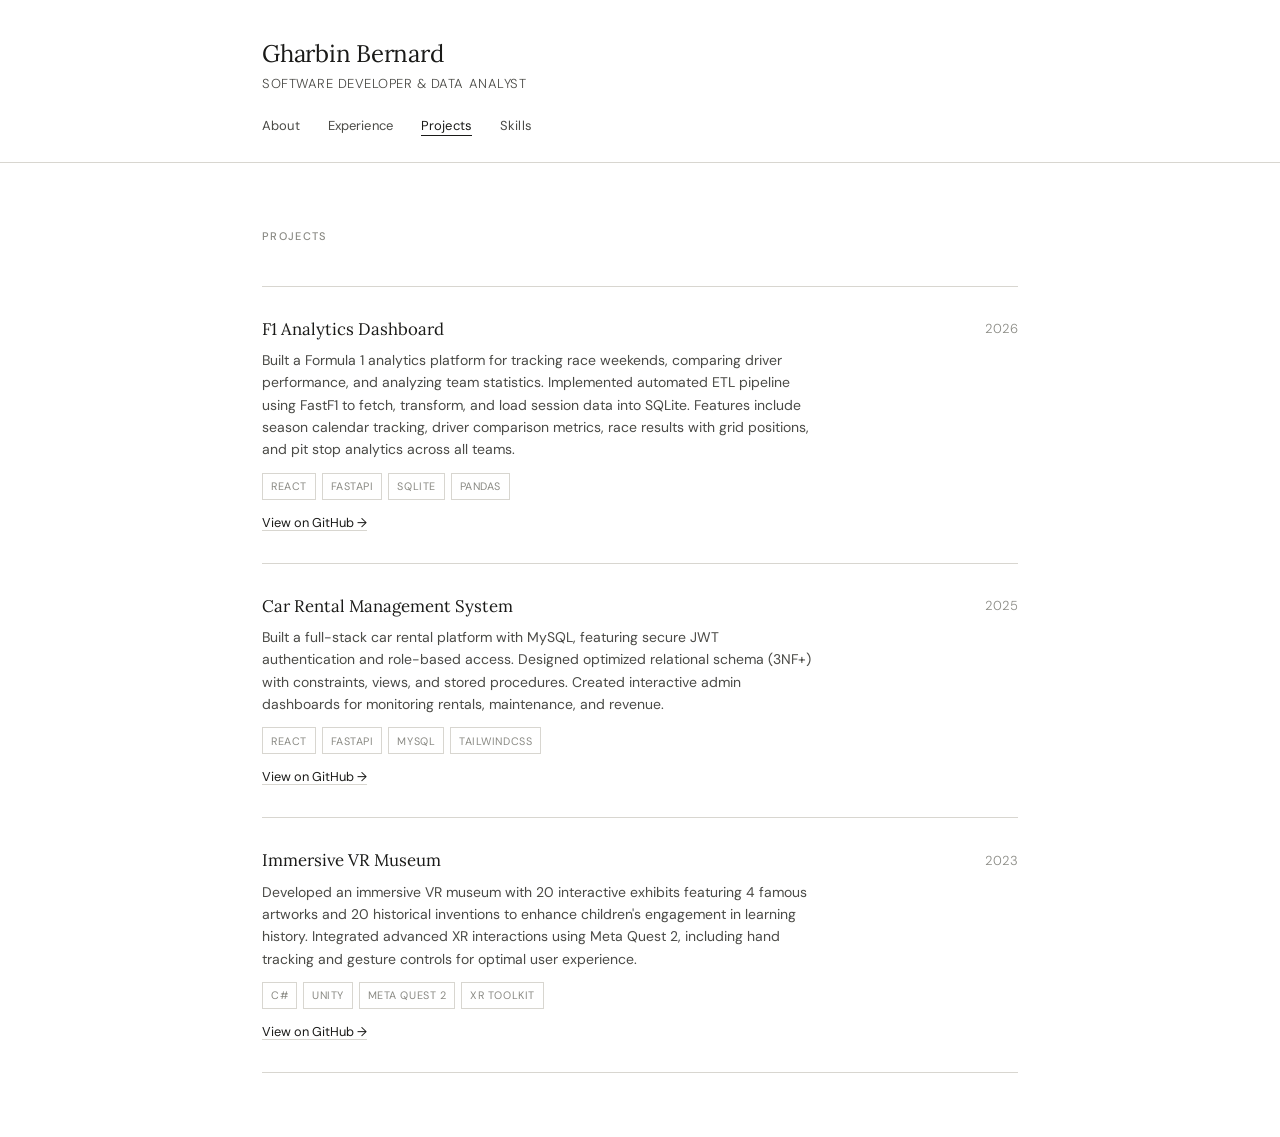
==== projects.html @ 421de3a7 "Redesign portfolio with new minimal template" ====
<!DOCTYPE html>
<html lang="en">
<head>
<meta charset="UTF-8">
<meta name="viewport" content="width=device-width, initial-scale=1.0">
<title>Projects — Gharbin Bernard</title>
<link href="https://fonts.googleapis.com/css2?family=Lora:ital,wght@0,400;0,500;1,400&family=DM+Sans:wght@300;400;500&display=swap" rel="stylesheet">
<link rel="stylesheet" href="styles.css">
</head>
<body>

<header class="site-header">
  <div class="site-header-inner">
    <div>
      <div class="site-title">Gharbin Bernard</div>
      <div class="site-subtitle">Software Developer &amp; Data Analyst</div>
    </div>
    <nav>
      <ul class="site-nav">
        <li><a href="index.html">About</a></li>
        <li><a href="experience.html">Experience</a></li>
        <li><a href="projects.html" class="active">Projects</a></li>
        <li><a href="skills.html">Skills</a></li>
      </ul>
    </nav>
  </div>
</header>

<main class="page">

  <section class="section" id="projects">
    <p class="section-label">Projects</p>
    <div class="projects-list">

      <div class="project-item">
        <div>
          <div class="project-name">F1 Analytics Dashboard</div>
          <div class="project-desc">
            Built a Formula 1 analytics platform for tracking race weekends, comparing driver performance,
            and analyzing team statistics. Implemented automated ETL pipeline using FastF1 to fetch, transform, and load
            session data into SQLite. Features include season calendar tracking, driver comparison metrics, race results
            with grid positions, and pit stop analytics across all teams.
          </div>
          <div class="project-tags">
            <span class="tag">React</span>
            <span class="tag">FastAPI</span>
            <span class="tag">SQLite</span>
            <span class="tag">Pandas</span>
          </div>
          <a class="project-link" href="https://github.com/GharbinBern/F1-Analytics" target="_blank">View on GitHub →</a>
        </div>
        <div class="project-year">2026</div>
      </div>

      <div class="project-item">
        <div>
          <div class="project-name">Car Rental Management System</div>
          <div class="project-desc">
            Built a full-stack car rental platform with MySQL, featuring secure JWT authentication
            and role-based access. Designed optimized relational schema (3NF+) with constraints, views, and stored procedures.
            Created interactive admin dashboards for monitoring rentals, maintenance, and revenue.
          </div>
          <div class="project-tags">
            <span class="tag">React</span>
            <span class="tag">FastAPI</span>
            <span class="tag">MySQL</span>
            <span class="tag">TailwindCSS</span>
          </div>
          <a class="project-link" href="https://github.com/GharbinBern/Car-Rental-Management-System" target="_blank">View on GitHub →</a>
        </div>
        <div class="project-year">2025</div>
      </div>

      <div class="project-item">
        <div>
          <div class="project-name">Immersive VR Museum</div>
          <div class="project-desc">
            Developed an immersive VR museum with 20 interactive exhibits featuring 4 famous artworks and 20 historical
            inventions to enhance children's engagement in learning history. Integrated advanced XR interactions using
            Meta Quest 2, including hand tracking and gesture controls for optimal user experience.
          </div>
          <div class="project-tags">
            <span class="tag">C#</span>
            <span class="tag">Unity</span>
            <span class="tag">Meta Quest 2</span>
            <span class="tag">XR Toolkit</span>
          </div>
          <a class="project-link" href="https://github.com/GharbinBern/Virtual-Museum" target="_blank">View on GitHub →</a>
        </div>
        <div class="project-year">2023</div>
      </div>

    </div>
  </section>

</main>


</body>
</html>
---- styles.css ----
*, *::before, *::after { box-sizing: border-box; margin: 0; padding: 0; }

:root {
  --ink: #1a1a18;
  --ink-mid: #4a4a46;
  --ink-light: #8a8a84;
  --rule: #d8d6d0;
  --bg: #ffffff;
  --accent: #fafaf2;
  --serif: 'Lora', Georgia, serif;
  --sans: 'DM Sans', system-ui, sans-serif;
  --max: 820px;
}

html { font-size: 16px; scroll-behavior: smooth; }

body {
  background: var(--bg);
  color: var(--ink);
  font-family: var(--sans);
  font-weight: 400;
  line-height: 1.7;
  -webkit-font-smoothing: antialiased;
}

/* ── Site Header ── */
.site-header {
  border-bottom: 1px solid var(--rule);
  padding: 2.5rem 0 1.5rem;
  position: sticky;
  top: 0;
  background: var(--bg);
  z-index: 100;
}

.site-header-inner {
  max-width: var(--max);
  margin: 0 auto;
  padding: 0 2rem;
  display: flex;
  flex-direction: column;
  gap: 1rem;
}

.site-title {
  font-family: var(--serif);
  font-size: 1.5rem;
  font-weight: 400;
  letter-spacing: -0.01em;
  line-height: 1.2;
}

.site-subtitle {
  font-size: 0.8125rem;
  color: var(--ink-mid);
  font-weight: 300;
  letter-spacing: 0.04em;
  text-transform: uppercase;
  margin-top: 0.25rem;
}

.site-nav {
  display: flex;
  gap: 1.75rem;
  list-style: none;
}

.site-nav a {
  font-size: 0.8125rem;
  font-weight: 400;
  color: var(--ink-mid);
  text-decoration: none;
  letter-spacing: 0.01em;
  transition: color 0.15s;
  position: relative;
}

.site-nav a::after {
  content: '';
  position: absolute;
  left: 0; bottom: -2px;
  width: 0; height: 1px;
  background: var(--ink);
  transition: width 0.2s;
}

.site-nav a:hover { color: var(--ink); }
.site-nav a:hover::after { width: 100%; }
.site-nav a.active { color: var(--ink); }
.site-nav a.active::after { width: 100%; }

/* ── Layout ── */
.page {
  max-width: var(--max);
  margin: 0 auto;
  padding: 0 2rem;
}

.section {
  padding: 4rem 0;
  border-bottom: 1px solid var(--rule);
}

.section:last-child { border-bottom: none; }

.section-label {
  font-size: 0.6875rem;
  font-weight: 500;
  letter-spacing: 0.12em;
  text-transform: uppercase;
  color: var(--ink-light);
  margin-bottom: 2.5rem;
}

/* ── About ── */
.about-grid {
  display: grid;
  grid-template-columns: 180px 1fr;
  gap: 3rem;
  align-items: start;
}

.photo-wrap {
  aspect-ratio: 1;
  border: 1px solid var(--rule);
  overflow: hidden;
}

.photo-wrap img {
  width: 100%;
  height: 100%;
  object-fit: cover;
  display: block;
}

.contact-block {
  margin-top: 1.25rem;
  font-size: 0.8125rem;
  line-height: 2;
  color: var(--ink-mid);
}

.contact-block a {
  color: var(--ink);
  text-decoration: underline;
  text-underline-offset: 3px;
  text-decoration-thickness: 1px;
  text-decoration-color: var(--rule);
  transition: text-decoration-color 0.15s;
}

.contact-block a:hover { text-decoration-color: var(--ink); }

.links-row {
  display: flex;
  flex-wrap: wrap;
  gap: 0.5rem;
  margin-top: 1rem;
}

.link-pill {
  font-size: 0.7rem;
  letter-spacing: 0.05em;
  text-transform: uppercase;
  border: 1px solid var(--rule);
  padding: 0.25rem 0.625rem;
  color: var(--ink-mid);
  text-decoration: none;
  transition: border-color 0.15s, color 0.15s;
}

.link-pill:hover { border-color: var(--ink); color: var(--ink); }

.bio h2 {
  font-family: var(--serif);
  font-size: 1.6rem;
  font-weight: 400;
  line-height: 1.3;
  letter-spacing: -0.02em;
  margin-bottom: 1.25rem;
}

.bio p {
  font-size: 0.9375rem;
  color: var(--ink-mid);
  max-width: 58ch;
  margin-bottom: 1rem;
}

.bio p:last-child { margin-bottom: 0; }

/* ── Projects / Experience list ── */
.projects-list {
  display: grid;
  gap: 0;
}

.project-item {
  display: grid;
  grid-template-columns: 1fr auto;
  align-items: start;
  gap: 1.5rem;
  padding: 1.75rem 0;
  border-bottom: 1px solid var(--rule);
  transition: opacity 0.15s;
}

.project-item:first-child { border-top: 1px solid var(--rule); }

.project-item:hover { opacity: 0.85; }

.project-name {
  font-family: var(--serif);
  font-size: 1.05rem;
  font-weight: 400;
  margin-bottom: 0.35rem;
}

.project-name a {
  color: var(--ink);
  text-decoration: underline;
  text-underline-offset: 3px;
  text-decoration-thickness: 1px;
  text-decoration-color: var(--rule);
  transition: text-decoration-color 0.15s;
}

.project-name a:hover { text-decoration-color: var(--ink); }

.project-desc {
  font-size: 0.875rem;
  color: var(--ink-mid);
  max-width: 55ch;
  line-height: 1.6;
}

.project-tags {
  display: flex;
  gap: 0.375rem;
  flex-wrap: wrap;
  margin-top: 0.75rem;
}

.tag {
  font-size: 0.675rem;
  letter-spacing: 0.05em;
  text-transform: uppercase;
  color: var(--ink-light);
  border: 1px solid var(--rule);
  padding: 0.2rem 0.5rem;
}

.project-year {
  font-size: 0.8125rem;
  color: var(--ink-light);
  white-space: nowrap;
  margin-top: 0.2rem;
  font-weight: 300;
}

.project-link {
  display: inline-block;
  margin-top: 0.75rem;
  font-size: 0.8rem;
  color: var(--ink);
  text-decoration: underline;
  text-underline-offset: 3px;
  text-decoration-thickness: 1px;
  text-decoration-color: var(--rule);
  transition: text-decoration-color 0.15s;
}

.project-link:hover { text-decoration-color: var(--ink); }

/* ── Education ── */
.edu-list { display: grid; gap: 2rem; }

.edu-item {
  display: grid;
  grid-template-columns: 1fr auto;
  align-items: start;
  gap: 1rem;
}

.edu-degree {
  font-family: var(--serif);
  font-size: 1.05rem;
  font-weight: 400;
  margin-bottom: 0.2rem;
}

.edu-school {
  font-size: 0.875rem;
  color: var(--ink-mid);
}

.edu-year {
  font-size: 0.8125rem;
  color: var(--ink-light);
  white-space: nowrap;
  font-weight: 300;
}

.skills-grid {
  display: grid;
  grid-template-columns: repeat(auto-fill, minmax(200px, 1fr));
  gap: 1.5rem;
  margin-top: 2.5rem;
}

.skill-group-label {
  font-size: 0.6875rem;
  font-weight: 500;
  letter-spacing: 0.1em;
  text-transform: uppercase;
  color: var(--ink-light);
  margin-bottom: 0.6rem;
}

.skill-items {
  font-size: 0.875rem;
  color: var(--ink-mid);
  line-height: 1.9;
}

/* ── Footer ── */
footer {
  padding: 2rem;
  text-align: right;
  font-size: 0.75rem;
  color: var(--ink-light);
  font-weight: 300;
  letter-spacing: 0.02em;
  max-width: var(--max);
  margin: 0 auto;
}

/* ── Responsive ── */
@media (max-width: 600px) {
  .about-grid { grid-template-columns: 1fr; gap: 2rem; }
  .photo-wrap { max-width: 160px; }
  .project-item { grid-template-columns: 1fr; }
  .edu-item { grid-template-columns: 1fr; }
  .site-header-inner { flex-direction: column; align-items: flex-start; }
}

/* ── Fade-in on load ── */
@keyframes fadeUp {
  from { opacity: 0; transform: translateY(10px); }
  to   { opacity: 1; transform: translateY(0); }
}

.section {
  opacity: 0;
  animation: fadeUp 0.5s ease forwards;
}

#about      { animation-delay: 0.1s; }
#experience { animation-delay: 0.2s; }
#projects   { animation-delay: 0.3s; }
#education  { animation-delay: 0.4s; }
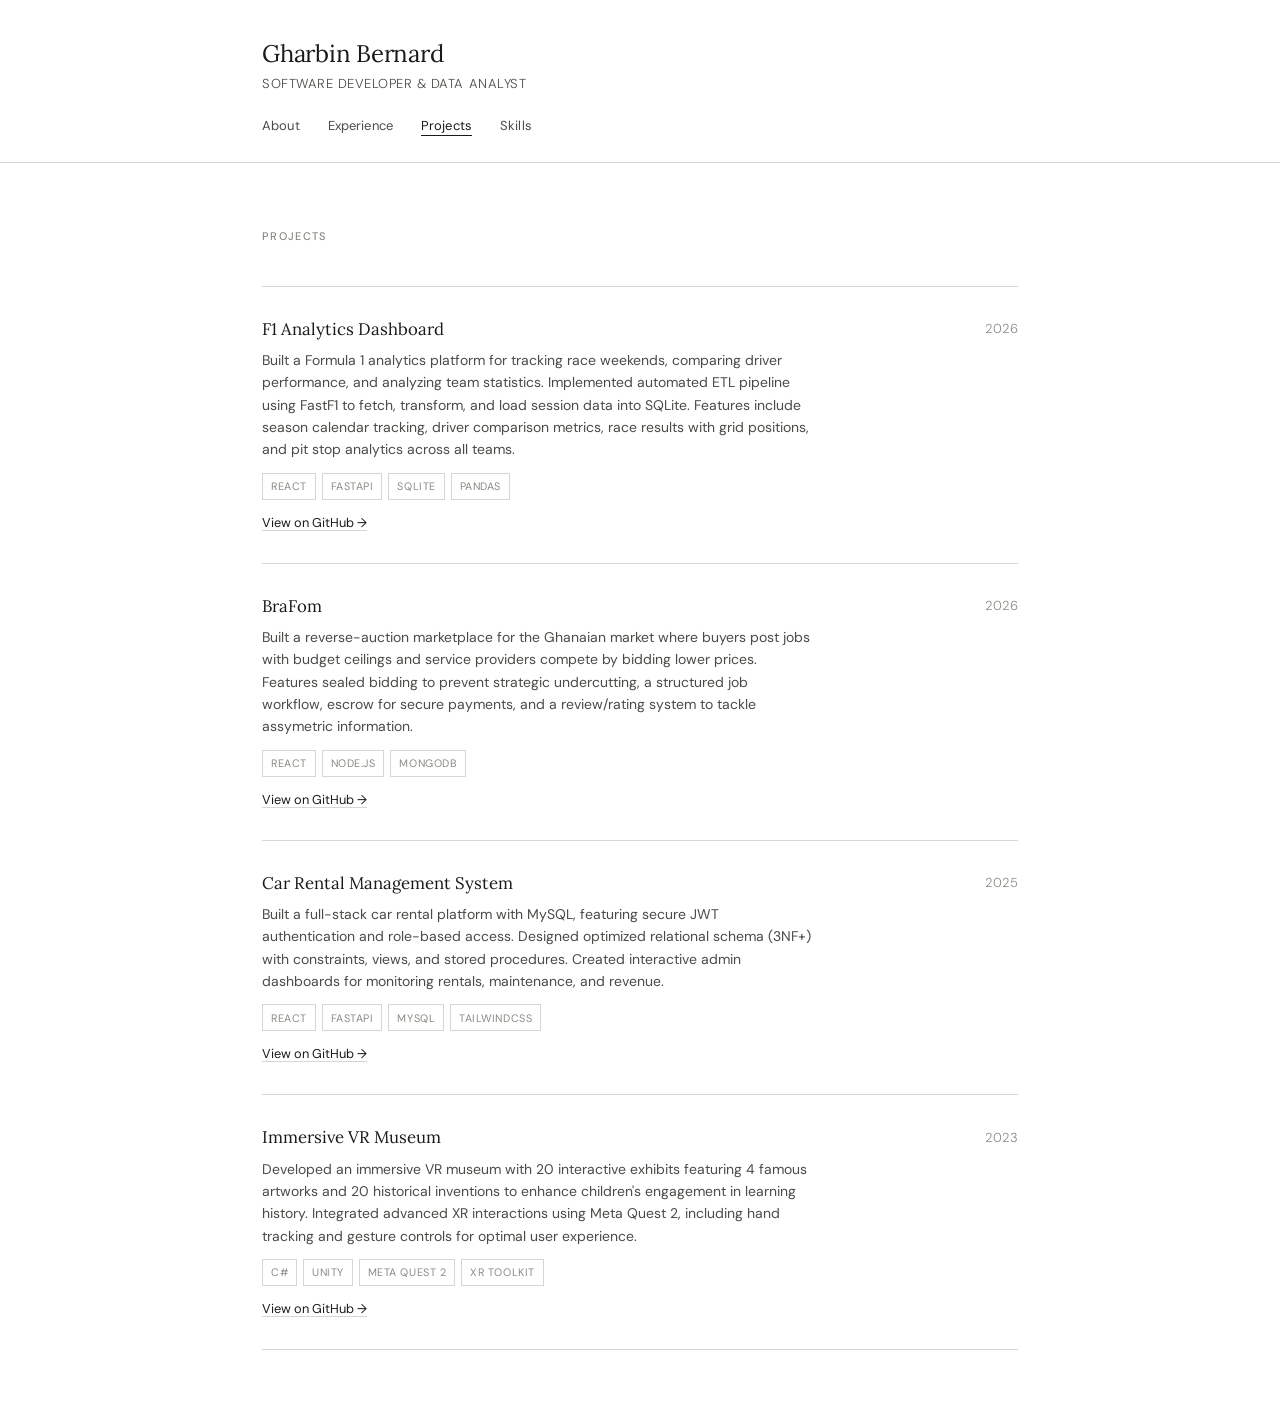
==== commit 62f4d60f: "add new project" ====
--- a/projects.html
+++ b/projects.html
@@ -54,6 +54,26 @@
 
       <div class="project-item">
         <div>
+          <div class="project-name">BraFom</div>
+          <div class="project-desc">
+            Built a reverse-auction marketplace for the Ghanaian market where buyers post jobs with budget ceilings
+            and service providers compete by bidding lower prices. Features sealed bidding to prevent strategic undercutting,
+            a structured job workflow, escrow for secure payments,
+            and a review/rating system to tackle assymetric information.
+          </div>
+          <div class="project-tags">
+            <span class="tag">React</span>
+            <span class="tag">Node.js</span>
+            <span class="tag">MongoDB</span>
+    
+          </div>
+          <a class="project-link" href="https://github.com/GharbinBern/BraFom" target="_blank">View on GitHub →</a>
+        </div>
+        <div class="project-year">2026</div>
+      </div>
+
+      <div class="project-item">
+        <div>
           <div class="project-name">Car Rental Management System</div>
           <div class="project-desc">
             Built a full-stack car rental platform with MySQL, featuring secure JWT authentication
